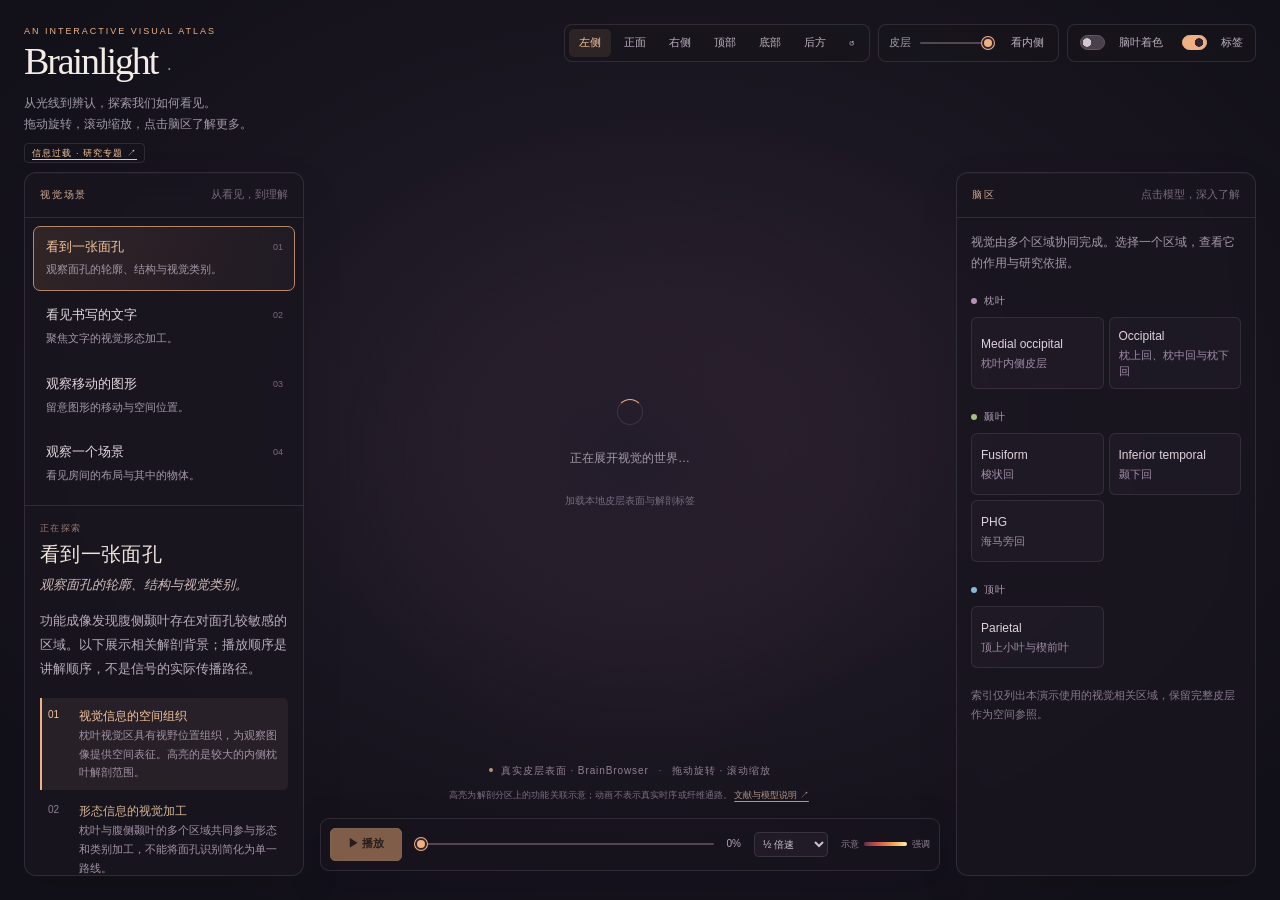
==== brainlight.html @ 9a08972c "Publish information-overload research and interactive visual exercise" ====
<!DOCTYPE html>
<html lang="zh-CN">
<head>
  <meta charset="utf-8">
  <meta name="viewport" content="width=device-width, initial-scale=1">
  <meta name="theme-color" content="#17131c">
  <link rel="icon" href="data:,">
  <title>Brainlight · 视觉脑图谱</title>
  <link rel="stylesheet" href="css/brainlight.css">
</head>
<body class="brainlight-app">
  <main class="app-shell">
    <header class="brand">
      <p class="eyebrow">AN INTERACTIVE VISUAL ATLAS</p>
      <h1>Brainlight<span aria-hidden="true">.</span></h1>
      <p class="brand-description">从光线到辨认，探索我们如何看见。<br>拖动旋转，滚动缩放，点击脑区了解更多。</p>
      <a class="edition-badge" href="overload.html">信息过载 · 研究专题 ↗</a>
    </header>

    <nav class="toolbar" aria-label="三维脑模型控制">
      <div class="view-controls tool-group" aria-label="标准视角">
        <button type="button" data-view="left" class="is-active" aria-pressed="true">左侧</button>
        <button type="button" data-view="front" aria-pressed="false">正面</button>
        <button type="button" data-view="right" aria-pressed="false">右侧</button>
        <button type="button" data-view="top" aria-pressed="false">顶部</button>
        <button type="button" data-view="bottom" aria-pressed="false">底部</button>
        <button type="button" data-view="back" aria-pressed="false">后方</button>
        <button type="button" id="reset-view" title="重置视角和缩放" aria-label="重置视角和缩放">↺</button>
      </div>
      <div class="tool-group cortex-control">
        <label for="cortex-opacity">皮层</label>
        <input id="cortex-opacity" type="range" min="15" max="100" value="100" aria-label="皮层不透明度">
        <button type="button" id="inside-toggle" aria-pressed="false">看内侧</button>
      </div>
      <div class="tool-group toggle-controls">
        <button type="button" id="lobe-toggle" role="switch" aria-checked="false"><span class="switch-track" aria-hidden="true"></span>脑叶着色</button>
        <button type="button" id="labels-toggle" role="switch" aria-checked="true"><span class="switch-track" aria-hidden="true"></span>标签</button>
      </div>
    </nav>

    <aside class="stimulus-panel panel" aria-label="视觉场景">
      <div class="panel-header"><h2>视觉场景</h2><span>从看见，到理解</span></div>
      <div id="scenario-list" aria-label="选择视觉场景"></div>
      <section class="scenario-detail" aria-labelledby="scenario-title">
        <div class="section-eyebrow">正在探索</div>
        <h2 id="scenario-title"></h2>
        <p id="scenario-subtitle" class="scenario-subtitle"></p>
        <p id="scenario-description" class="scenario-description"></p>
        <ol id="step-list" aria-label="功能关联演示步骤"></ol>
        <div id="scenario-evidence" class="evidence-block"></div>
      </section>
    </aside>

    <section class="viewport-wrap" aria-label="交互式三维皮层模型">
      <div class="lobe-legend" id="lobe-legend" aria-label="脑叶颜色图例" hidden></div>
      <div id="brain-viewport" tabindex="0" aria-label="脑模型；可用顶部按钮切换视角，或在右侧索引选择脑区"></div>
      <div id="brain-labels" aria-label="模型上的脑区标签"></div>
      <div id="brain-tooltip" role="tooltip" hidden><strong class="tooltip-title"></strong><span class="tooltip-meta"></span></div>
      <div id="loading-state" role="status"><span class="loading-spinner" aria-hidden="true"></span><p>正在展开视觉的世界…</p><small>加载本地皮层表面与解剖标签</small></div>
      <div id="viewport-error" role="alert" hidden><h2>三维模型暂未载入</h2><p></p><button type="button" id="retry-load">重新加载</button></div>
      <div class="viewport-caption"><span class="status-dot" aria-hidden="true"></span><span id="model-status">真实皮层表面 · BrainBrowser</span><span class="gesture-hint">拖动旋转 · 滚动缩放</span></div>
      <p class="method-note">高亮为解剖分区上的功能关联示意；动画不表示真实时序或纤维通路。<button type="button" id="sources-open">文献与模型说明 ↗</button></p>
    </section>

    <aside class="region-panel panel" aria-label="脑区索引与详情">
      <div class="panel-header"><h2>脑区</h2><span id="region-panel-hint">点击模型，深入了解</span></div>
      <div id="region-index"><p class="index-intro">视觉由多个区域协同完成。选择一个区域，查看它的作用与研究依据。</p><div id="region-groups"></div><p class="index-footnote">索引仅列出本演示使用的视觉相关区域，保留完整皮层作为空间参照。</p></div>
      <section id="region-detail" hidden aria-labelledby="region-name">
        <button type="button" id="back-to-index">← 全部脑区</button>
        <p class="region-kicker" id="region-kicker"></p>
        <h2 id="region-name"></h2>
        <p id="region-english" class="region-english"></p>
        <div class="detail-actions"><button type="button" id="fly-to-region">定位此区 ↗</button><button type="button" id="switch-hemisphere">查看右侧</button></div>
        <p id="region-summary"></p>
        <div class="detail-section"><h3>相关视觉研究</h3><ul id="region-functions"></ul></div>
        <div class="detail-note"><h3>如何理解这个位置</h3><p id="region-note"></p></div>
        <div id="region-evidence" class="evidence-block"></div>
        <div class="detail-section"><h3>在场景中探索</h3><div id="related-scenarios" class="related-scenarios"></div></div>
      </section>
    </aside>

    <footer class="playback-bar" aria-label="演示播放控制">
      <button type="button" id="play-toggle" disabled><span aria-hidden="true">▶</span> 播放</button>
      <label class="sr-only" for="progress">演示进度</label><input id="progress" type="range" min="0" max="1000" step="1" value="0" disabled>
      <output id="progress-readout" for="progress">0%</output>
      <label class="sr-only" for="speed-select">播放速度</label><select id="speed-select"><option value="0.5" selected>½ 倍速</option><option value="1">1 倍速</option><option value="2">2 倍速</option></select>
      <div class="activity-key"><span>示意</span><i aria-hidden="true"></i><span>强调</span></div>
    </footer>
  </main>

  <dialog id="sources-dialog" aria-labelledby="sources-title">
    <div class="sources-content">
      <button type="button" class="dialog-close" id="sources-close" aria-label="关闭文献与模型说明">×</button>
      <p class="eyebrow">EVIDENCE &amp; INTERPRETATION</p><h2 id="sources-title">文献与模型说明</h2>
      <p>本演示只讨论视觉。下列论文支持对应区域与视觉任务的功能关联；场景步骤是阅读顺序，不是由论文测得的神经信号传播顺序。</p>
      <div class="detail-note"><h3>模型能表达什么</h3><p>皮层表面和解剖标签来自 BrainBrowser 仓库自带数据。解剖分区不能精确界定 FFA、VWFA、hMT+ 或 PPA 等功能区域；高亮仅提供空间参照，不能用于个体定位。该模型不包含视网膜、丘脑、小脑或其他深部结构。</p></div>
      <div id="sources-list"></div>
    </div>
  </dialog>

  <script src="js/pako.js"></script>
  <script src="js/brainbrowser/brainbrowser.js"></script>
  <script src="js/brainbrowser/core/tree-store.js"></script>
  <script src="js/brainbrowser/lib/config.js"></script>
  <script src="js/brainbrowser/lib/utils.js"></script>
  <script src="js/brainbrowser/lib/events.js"></script>
  <script src="js/brainbrowser/lib/loader.js"></script>
  <script src="js/brainbrowser/lib/color-map.js"></script>
  <script src="js/brainbrowser/surface-viewer.js"></script>
  <script src="js/brainbrowser/surface-viewer/lib/three.js"></script>
  <script src="js/brainbrowser/surface-viewer/lib/parse-intensity-data.js"></script>
  <script src="js/brainbrowser/surface-viewer/modules/annotations.js"></script>
  <script src="js/brainbrowser/surface-viewer/modules/color.js"></script>
  <script src="js/brainbrowser/surface-viewer/modules/loading.js"></script>
  <script src="js/brainbrowser/surface-viewer/modules/rendering.js"></script>
  <script src="js/brainbrowser/surface-viewer/modules/views.js"></script>
  <script src="js/brainlight-data.js"></script>
  <script src="js/brainlight-renderer.js"></script>
  <script src="js/brainlight.js"></script>
</body>
</html>
---- css/brainlight.css ----
/* Brainlight: a quiet, immersive atlas, with no externally hosted fonts. */
:root {
  color-scheme: dark;
  --ink: #f3ebe5;
  --muted: #a49aa9;
  --faint: #776c7e;
  --accent: #edb183;
  --accent-bright: #f4c59d;
  --accent-wash: rgba(237, 177, 131, .10);
  --line: rgba(223, 199, 224, .13);
  --line-bright: rgba(237, 177, 131, .38);
  --panel: rgba(26, 22, 32, .80);
  --radius: 12px;
  --serif: Georgia, "Noto Serif CJK SC", "Songti SC", SimSun, serif;
  --sans: -apple-system, BlinkMacSystemFont, "Segoe UI", "Noto Sans CJK SC", "Microsoft YaHei", sans-serif;
}

* { box-sizing: border-box; }
[hidden] { display: none !important; }
html { min-width: 320px; background: #121018; }
body.brainlight-app {
  margin: 0;
  color: var(--ink);
  background: radial-gradient(ellipse at 52% 46%, #302332 0%, #1b1722 44%, #121018 85%);
  font-family: var(--sans);
  font-size: 13px;
  line-height: 1.6;
  -webkit-font-smoothing: antialiased;
}

:where(.brainlight-app) button,
:where(.brainlight-app) input,
:where(.brainlight-app) select { font: inherit; }
.brainlight-app button,
.brainlight-app select { color: inherit; }
.brainlight-app button {
  cursor: pointer;
  touch-action: manipulation;
  -webkit-tap-highlight-color: transparent;
}
.brainlight-app button:disabled { cursor: wait; opacity: .5; }
.brainlight-app a { color: var(--accent-bright); text-underline-offset: 3px; }
.brainlight-app a:hover { color: #ffe1c4; }
.brainlight-app :focus-visible { outline: 2px solid var(--accent); outline-offset: 4px; }
.brainlight-app ::selection { background: #8c5f54; color: #fff6eb; }
.brainlight-app * { scrollbar-width: thin; scrollbar-color: #50414f transparent; }
.brainlight-app ::-webkit-scrollbar { width: 5px; height: 5px; }
.brainlight-app ::-webkit-scrollbar-thumb { border-radius: 9px; background: #50414f; }
.brainlight-app ::-webkit-scrollbar-track { background: transparent; }

.app-shell {
  position: relative;
  isolation: isolate;
  display: grid;
  grid-template-columns: 280px minmax(0, 1fr) 300px;
  grid-template-rows: 132px minmax(0, 1fr) 64px;
  grid-template-areas: "brand toolbar toolbar" "stimulus viewport regions" "stimulus playback regions";
  gap: 16px;
  width: 100%;
  height: 100vh;
  height: 100dvh;
  min-height: 700px;
  max-width: 2200px;
  margin: 0 auto;
  padding: 24px;
}

.brand { grid-area: brand; align-self: start; position: relative; z-index: 5; }
.brand .eyebrow { margin: 0 0 2px; font-size: 9px; letter-spacing: .22em; text-transform: uppercase; color: var(--accent); }
.brand h1 { margin: 0; font: 400 38px/1.15 var(--serif); letter-spacing: -.055em; }
.brand h1 span { font-size: .43em; letter-spacing: .12em; color: var(--muted); margin-left: 10px; vertical-align: middle; }
.brand-description { margin: 9px 0 0; max-width: 280px; font-size: 12px; line-height: 1.75; color: var(--muted); }
.edition-badge {
  display: inline-block;
  margin-top: 8px;
  padding: 2px 7px;
  border: 1px solid var(--line);
  border-radius: 4px;
  color: var(--accent);
  font-size: 9px;
  letter-spacing: .12em;
}

.toolbar {
  grid-area: toolbar;
  align-self: start;
  justify-self: end;
  display: flex;
  align-items: center;
  flex-wrap: wrap;
  justify-content: flex-end;
  gap: 8px;
  min-width: 0;
  position: relative;
  z-index: 10;
}
.view-controls,
.tool-group {
  display: flex;
  align-items: center;
  gap: 3px;
  min-height: 36px;
  padding: 4px;
  border: 1px solid var(--line);
  border-radius: 8px;
  background: rgba(23, 20, 28, .7);
}
.toolbar button {
  min-height: 26px;
  padding: 4px 9px;
  border: 1px solid transparent;
  border-radius: 5px;
  background: transparent;
  color: #bcb1bf;
  white-space: nowrap;
  font-size: 11px;
  transition: color .18s, background .18s, border-color .18s;
}
.toolbar button:hover { color: var(--ink); background: rgba(244, 219, 228, .07); }
.view-controls button.is-active,
.view-controls button[aria-pressed="true"] { color: var(--accent-bright); background: var(--accent-wash); }
.tool-group > label,
.tool-group > span { margin: 0 6px; color: var(--muted); white-space: nowrap; font-size: 11px; }
.toolbar #inside-toggle { margin-left: 4px; }
.toolbar #inside-toggle.is-active,
.toolbar #inside-toggle[aria-pressed="true"] { background: rgba(237, 177, 131, .11); color: var(--accent-bright); }
.toolbar button[role="switch"] { display: inline-flex; align-items: center; gap: 7px; padding-inline: 7px; }
.toolbar button[role="switch"]::before {
  content: "";
  width: 23px;
  height: 13px;
  flex: 0 0 23px;
  border: 1px solid #645766;
  border-radius: 20px;
  background: radial-gradient(circle at 6px 50%, #d3c8d1 0 4px, transparent 4.5px), #48404a;
  transition: background .2s, border-color .2s;
}
.toolbar button[role="switch"][aria-checked="true"]::before {
  border-color: var(--accent);
  background: radial-gradient(circle at 16px 50%, #342333 0 4px, transparent 4.5px), var(--accent);
}
.brainlight-app input[type="range"] {
  -webkit-appearance: none;
  appearance: none;
  height: 16px;
  margin: 0;
  padding: 0;
  border: 0;
  background: transparent;
  cursor: pointer;
  accent-color: var(--accent);
}
.brainlight-app input[type="range"]::-webkit-slider-runnable-track { height: 2px; border-radius: 4px; background: #544753; }
.brainlight-app input[type="range"]::-moz-range-track { height: 2px; border-radius: 4px; background: #544753; }
.brainlight-app input[type="range"]::-webkit-slider-thumb {
  -webkit-appearance: none;
  width: 12px;
  height: 12px;
  margin-top: -5px;
  border: 2px solid #30212e;
  border-radius: 50%;
  background: var(--accent);
  box-shadow: 0 0 0 1px var(--accent);
}
.brainlight-app input[type="range"]::-moz-range-thumb { width: 8px; height: 8px; border: 2px solid #30212e; border-radius: 50%; background: var(--accent); box-shadow: 0 0 0 1px var(--accent); }
#cortex-opacity { width: 74px; }

.viewport-wrap { grid-area: viewport; position: relative; min-width: 0; min-height: 0; }
.viewport-wrap::before {
  position: absolute;
  content: "";
  inset: 9% 0 1%;
  z-index: -1;
  border-radius: 50%;
  background: radial-gradient(ellipse, rgba(156, 93, 99, .09), transparent 66%);
  pointer-events: none;
}
#brain-viewport { position: absolute; inset: 0; width: 100%; height: 100%; min-height: 0; touch-action: none; outline-offset: -4px; }
#brain-viewport canvas { display: block; width: 100%; height: 100%; max-width: 100%; max-height: 100%; }
#brain-labels { position: absolute; inset: 0; pointer-events: none; overflow: hidden; }
.brain-label {
  position: absolute;
  pointer-events: auto;
  transform: translate(-50%, -50%);
  padding: 4px 7px;
  border: 1px solid rgba(226, 186, 157, .3);
  border-radius: 4px;
  background: rgba(31, 24, 33, .70);
  color: #e1cbbb;
  font-size: 10px;
  line-height: 1.25;
  white-space: nowrap;
  backdrop-filter: blur(5px);
  transition: color .15s, border-color .15s, background .15s;
}
.brain-label button { padding: 0; border: 0; color: inherit; background: transparent; font-size: inherit; }
.brain-label:hover,
.brain-label.is-active { border-color: var(--accent); color: #fff3e4; background: rgba(78, 48, 43, .90); z-index: 3; }
.brain-label.is-selected { border-color: var(--accent-bright); box-shadow: 0 0 0 2px rgba(237, 177, 131, .14); }
#brain-tooltip {
  position: absolute;
  z-index: 15;
  max-width: min(240px, 90%);
  padding: 10px 13px;
  border: 1px solid var(--line-bright);
  border-radius: 7px;
  background: rgba(20, 16, 24, .95);
  box-shadow: 0 12px 30px #0004;
  pointer-events: none;
}
.tooltip-title { color: var(--ink); font-size: 12px; font-weight: 600; }
.tooltip-meta { display: block; margin-top: 3px; font-size: 10px; color: var(--muted); }
.lobe-legend { position: absolute; top: 5px; left: 10px; z-index: 4; display: flex; flex-wrap: wrap; gap: 12px; pointer-events: none; }
.legend-item { display: inline-flex; gap: 6px; align-items: center; font-size: 9px; color: var(--muted); letter-spacing: .06em; }
.legend-dot { display: inline-block; flex: 0 0 6px; width: 6px; height: 6px; border-radius: 50%; background: var(--lobe-color, var(--accent)); }
.viewport-caption { position: absolute; bottom: 17px; left: 0; right: 0; text-align: center; color: #938291; font-size: 10px; letter-spacing: .09em; pointer-events: none; }
.viewport-caption .gesture-hint::before { content: "·"; padding: 0 10px; color: var(--faint); }
.status-dot { display: inline-block; width: 4px; height: 4px; margin: 0 8px 2px 0; border-radius: 50%; background: #b59879; }
#loading-state,
#viewport-error { position: absolute; inset: 0; display: flex; flex-direction: column; align-items: center; justify-content: center; gap: 12px; padding: 30px; text-align: center; color: var(--muted); background: radial-gradient(ellipse, #211b29ed, #211b2900 65%); z-index: 8; }
#loading-state,
#viewport-error { bottom: 60px; }
#loading-state p,
#viewport-error p { max-width: 310px; font-size: 12px; }
#loading-state small { color: var(--faint); font-size: 10px; }
#retry-load { padding: 7px 15px; border: 1px solid var(--line-bright); border-radius: 5px; background: var(--accent-wash); color: var(--accent-bright); font-size: 12px; }
.loading-spinner { width: 26px; height: 26px; border: 1px solid var(--line); border-top-color: var(--accent); border-radius: 50%; animation: orbit 1s linear infinite; }
@keyframes orbit { to { transform: rotate(360deg); } }

.panel {
  display: flex;
  flex-direction: column;
  min-width: 0;
  min-height: 0;
  overflow: hidden;
  border: 1px solid var(--line);
  border-radius: var(--radius);
  background: var(--panel);
  box-shadow: 0 16px 45px rgba(7, 5, 12, .08), inset 0 1px 0 rgba(255, 234, 232, .025);
  backdrop-filter: blur(12px);
}
.stimulus-panel { grid-area: stimulus; }
.region-panel { grid-area: regions; }
.panel-header { display: flex; justify-content: space-between; align-items: baseline; gap: 10px; flex: 0 0 auto; padding: 13px 15px; border-bottom: 1px solid var(--line); }
.panel-header h2,
.panel-header h3 { margin: 0; font-size: 10px; font-weight: 500; text-transform: uppercase; letter-spacing: .18em; color: #cfaa92; }
.panel-header p,
.panel-header span { margin: 0; color: var(--faint); font-size: 11px; }
#scenario-list { flex: 0 0 auto; max-height: 42%; overflow-y: auto; padding: 8px; }
.scenario-card { position: relative; display: block; width: 100%; padding: 11px 12px; border: 1px solid transparent; border-radius: 7px; text-align: left; background: transparent; transition: background .18s, border-color .18s; }
.scenario-card + .scenario-card { margin-top: 3px; }
.scenario-card:hover { background: rgba(235, 214, 230, .035); }
.scenario-card h3 { margin: 0 0 4px; padding-right: 20px; font-size: 13px; line-height: 1.45; font-weight: 500; color: #e4d9df; }
.scenario-card p { margin: 0; font-size: 11px; line-height: 1.7; color: var(--muted); }
.scenario-number { position: absolute; top: 13px; right: 11px; color: #7e697e; font-size: 9px; font-variant-numeric: tabular-nums; }
.scenario-card.is-active,
.scenario-card[aria-pressed="true"] { border-color: #b5886b; background: linear-gradient(110deg, rgba(181, 123, 85, .16), rgba(132, 83, 98, .07)); }
.scenario-card.is-active h3,
.scenario-card[aria-pressed="true"] h3 { color: var(--accent-bright); }
.scenario-detail { flex: 1; min-height: 0; overflow-y: auto; padding: 15px 15px 12px; border-top: 1px solid var(--line); }
.section-eyebrow { margin-bottom: 4px; color: #987d75; font-size: 9px; letter-spacing: .16em; }
#scenario-title { margin: 0 0 4px; font: 400 20px/1.5 var(--serif); letter-spacing: .015em; color: #f1e5dc; }
#scenario-subtitle { margin: 0 0 12px; color: #d3bdba; font: italic 13px/1.8 var(--serif); }
.scenario-description { margin: 0 0 17px; color: #b8aebc; font-size: 13px; line-height: 1.85; }
#step-list { list-style: none; margin: 0; padding: 0; }
#step-list li { margin: 3px 0; border-left: 2px solid transparent; border-radius: 0 5px 5px 0; transition: background .18s, border-color .18s; }
#step-list li button { display: flex; align-items: flex-start; gap: 9px; width: 100%; padding: 8px 6px; border: 0; background: transparent; text-align: left; }
.step-number { flex: 0 0 22px; color: #928093; font-size: 10px; line-height: 1.8; font-variant-numeric: tabular-nums; }
.step-copy { color: #b5a8b5; font-size: 12px; line-height: 1.7; }
.step-copy strong { display: block; font-weight: 500; color: #d6b697; }
.step-copy small { display: block; color: #a393a6; font-size: 11px; }
#step-list li:hover { background: rgba(228, 210, 230, .025); }
#step-list li.step-active,
#step-list li.is-active { border-left-color: var(--accent); background: rgba(223, 175, 157, .075); }
.step-active .step-number,
.step-active .step-copy strong { color: var(--accent-bright); }

#region-index,
#region-detail { flex: 1; min-height: 0; overflow-y: auto; padding: 14px; }
#region-index > p { margin: 0 0 19px; color: var(--muted); font-size: 12px; line-height: 1.8; }
#region-index > .index-footnote { margin: 18px 0 0; color: #897a8e; font-size: 11px; }
.region-group { margin-bottom: 21px; }
.region-group:last-child { margin-bottom: 3px; }
.region-group h3 { display: flex; gap: 7px; align-items: center; margin: 0 0 9px; color: #b3a2b5; font-size: 10px; line-height: 1.4; font-weight: 500; letter-spacing: .14em; text-transform: uppercase; }
.region-group h3::before { content: ""; width: 6px; height: 6px; border-radius: 50%; background: var(--lobe-color, #c49aca); }
.region-grid { display: grid; grid-template-columns: repeat(2, minmax(0, 1fr)); gap: 5px; }
.region-card { min-width: 0; min-height: 62px; padding: 9px 9px 8px; border: 1px solid rgba(209, 184, 215, .12); border-radius: 6px; background: rgba(210, 190, 210, .026); text-align: left; transition: background .15s, border-color .15s; }
.region-card strong { display: block; margin-bottom: 3px; color: #e0d3dc; font-size: 12px; font-weight: 500; line-height: 1.5; overflow-wrap: anywhere; }
.region-card small { display: block; color: #a08ca6; font-size: 11px; line-height: 1.45; overflow-wrap: anywhere; }
.region-card:hover,
.region-card.is-active { border-color: #a97e62; background: var(--accent-wash); }
.region-card:hover strong,
.region-card.is-active strong { color: var(--accent-bright); }
#back-to-index { margin: 0 0 20px; padding: 0; border: 0; background: none; color: var(--muted); font-size: 11px; }
#back-to-index:hover { color: var(--accent-bright); }
.region-kicker { margin: 0 0 8px; color: var(--accent); font-size: 9px; letter-spacing: .13em; text-transform: uppercase; }
#region-detail h2 { margin: 0 0 6px; font: 400 25px/1.4 var(--serif); }
.region-english { margin: 0 0 16px; color: #9e8ca1; font-size: 11px; line-height: 1.6; }
.detail-actions { display: flex; flex-wrap: wrap; gap: 6px; margin: 0 0 18px; }
.detail-actions button,
.chip { border: 1px solid var(--line-bright); border-radius: 5px; padding: 6px 9px; background: rgba(236, 178, 133, .06); color: var(--accent-bright); font-size: 10px; }
.detail-actions button:hover,
.chip:hover { border-color: var(--accent); background: var(--accent-wash); }
#region-summary { margin: 0 0 21px; color: #c4b6c5; font-size: 13px; line-height: 1.9; }
.detail-section { margin: 20px 0; }
.detail-section h3 { margin: 0 0 9px; color: #d4baaa; font-size: 10px; font-weight: 500; letter-spacing: .08em; }
.detail-section p,
.detail-section ul { margin: 0; color: #a79aaa; font-size: 12px; line-height: 1.9; }
.detail-section ul { padding-left: 16px; }
.detail-section li + li { margin-top: 5px; }
.detail-note { padding: 11px 12px; margin: 18px 0; border-left: 2px solid #8c6a57; border-radius: 0 5px 5px 0; background: rgba(233, 173, 124, .045); color: #b5a2b5; font-size: 11px; line-height: 1.8; }
.detail-note h3 { margin: 0 0 6px; color: #c5aa98; font-size: 11px; font-weight: 500; }
.detail-note p { margin: 0; }
.related-scenarios { display: flex; flex-wrap: wrap; gap: 6px; }

.playback-bar {
  grid-area: playback;
  display: flex;
  align-items: center;
  align-self: center;
  justify-self: center;
  gap: 13px;
  width: min(100%, 720px);
  min-width: 0;
  padding: 9px;
  border: 1px solid var(--line);
  border-radius: 9px;
  background: rgba(24, 20, 30, .88);
  box-shadow: 0 10px 35px #0c091b35;
}
#play-toggle { display: inline-flex; justify-content: center; align-items: center; gap: 7px; min-width: 72px; min-height: 33px; padding: 6px 11px; border: 1px solid #eab187; border-radius: 5px; background: #e8a875; color: #38281f; font-size: 11px; font-weight: 600; }
#play-toggle:hover { background: #f2ba8f; }
#play-toggle svg { width: 11px; height: 11px; }
#progress { flex: 1 1 100px; width: 100%; min-width: 36px; }
#progress-readout { flex: 0 0 auto; color: #b5a5b8; font-size: 10px; font-variant-numeric: tabular-nums; white-space: nowrap; }
#speed-select { width: 74px; max-width: 85px; padding: 5px 4px; border: 1px solid var(--line); border-radius: 5px; background: #211b28; color: #cdbfcc; font-size: 10px; }
.activity-key { display: inline-flex; flex: 0 0 auto; align-items: center; gap: 5px; color: #928197; font-size: 9px; white-space: nowrap; }
.activity-key i,
.activity-key .activity-gradient,
.activity-key .gradient { display: inline-block; width: 43px; height: 4px; border-radius: 8px; background: linear-gradient(90deg, #6c3049, #ce5749, #eea04f, #fff1b1); }
.method-note { position: absolute; bottom: -6px; left: 0; right: 0; margin: 0; color: #7e6e85; text-align: center; font-size: 9px; line-height: 1.6; letter-spacing: .015em; }
.method-note button,
#sources-open { padding: 0 2px; border: 0; background: none; color: #b29588; font-size: inherit; text-decoration: underline; text-underline-offset: 3px; }
.method-note button:hover,
#sources-open:hover { color: var(--accent-bright); }
.app-shell > .method-note { bottom: 5px; left: 325px; right: 345px; }

.evidence-block { margin-top: 20px; padding-top: 12px; border-top: 1px solid var(--line); }
.evidence-label { display: block; margin-bottom: 8px; color: #ad9181; font-size: 10px; letter-spacing: .09em; }
.evidence-block .citation-link { margin: 0 4px 5px 0; }
.evidence-block h3,
.evidence-block h4 { margin: 0 0 7px; color: #bfa391; font-size: 10px; font-weight: 500; letter-spacing: .07em; }
.evidence-block p { margin: 5px 0; color: #8f8196; font-size: 10px; line-height: 1.8; }
.citation-list { display: flex; flex-wrap: wrap; gap: 5px; padding: 0; margin: 9px 0 0; list-style: none; }
.citation-link { display: inline-flex; align-items: center; max-width: 100%; padding: 4px 7px; border: 1px solid rgba(208, 173, 150, .18); border-radius: 4px; background: rgba(221, 180, 150, .035); color: #bda08d; font-size: 10px; line-height: 1.5; text-align: left; text-decoration: none; overflow-wrap: anywhere; }
.citation-link:hover { color: var(--accent-bright); border-color: #a47b61; background: var(--accent-wash); }
dialog#sources-dialog { position: fixed; width: min(700px, calc(100vw - 36px)); max-height: min(82dvh, 820px); margin: auto; padding: 0; border: 1px solid rgba(219, 177, 152, .27); border-radius: 14px; background: #201925; color: var(--ink); box-shadow: 0 30px 120px #0009; }
dialog#sources-dialog::backdrop { background: rgba(10, 7, 16, .73); backdrop-filter: blur(8px); }
.sources-content { position: relative; padding: 32px; }
.sources-content > .eyebrow { margin-top: 0; color: #b2907c; font-size: 10px; letter-spacing: .14em; }
.sources-content > h2 { margin: 0 40px 10px 0; font: 400 29px/1.4 var(--serif); }
.sources-content > p { color: var(--muted); font-size: 12px; line-height: 1.85; }
.sources-content > ol,
.sources-content > ul { padding: 0; margin: 25px 0 0; list-style: none; }
.dialog-close { position: sticky; top: 0; float: right; display: grid; place-items: center; width: 29px; height: 29px; margin: -6px -6px 0 12px; border: 1px solid var(--line); border-radius: 50%; background: #2c2332; color: #c6b5c7; font-size: 20px; line-height: 1; z-index: 2; }
.dialog-close:hover { border-color: var(--line-bright); color: var(--accent); }
.source-card { padding: 18px 0; border-top: 1px solid var(--line); }
.source-card.is-referenced { background: linear-gradient(90deg, rgba(239, 175, 120, .07), transparent); box-shadow: -12px 0 0 rgba(239, 175, 120, .07); }
.source-card h3 { margin: 0 0 7px; color: #e0c9b5; font-size: 12px; font-weight: 500; line-height: 1.6; }
.source-card p { margin: 5px 0; color: #a99aaf; font-size: 11px; line-height: 1.8; }
.source-card a { font-size: 11px; overflow-wrap: anywhere; }
.source-meta { color: #927e99 !important; font-size: 10px !important; }
.sr-only { position: absolute !important; width: 1px; height: 1px; margin: -1px; padding: 0; overflow: hidden; clip: rect(0, 0, 0, 0); white-space: nowrap; border: 0; }

@media (min-width: 1700px) {
  .app-shell { grid-template-columns: 304px minmax(0, 1fr) 328px; grid-template-rows: 140px minmax(0, 1fr) 68px; gap: 22px; padding: 28px; }
  .brand h1 { font-size: 43px; }
  .brand-description { font-size: 12px; }
  .scenario-card h3 { font-size: 13px; }
  .scenario-card p,
  .step-copy { font-size: 12px; }
  #scenario-list { padding: 10px; }
  .scenario-detail { padding: 18px; }
  #region-index,
  #region-detail { padding: 17px; }
  .region-card { min-height: 66px; }
  .region-card strong { font-size: 12px; }
  .region-card small { font-size: 11px; }
}

@media (max-width: 1250px) {
  .app-shell { grid-template-columns: 245px minmax(0, 1fr) 260px; gap: 12px; padding: 18px; grid-template-rows: 130px minmax(0, 1fr) 60px; }
  .brand h1 { font-size: 35px; }
  .brand-description { font-size: 11px; }
  .toolbar { gap: 6px; }
  .toolbar button { padding-inline: 7px; font-size: 10px; }
  .toolbar button[role="switch"] { gap: 5px; padding-inline: 5px; }
  .tool-group > label,
  .tool-group > span { font-size: 10px; margin-inline: 4px; }
  #cortex-opacity { width: 58px; }
  .panel-header { padding: 12px; }
  .panel-header p,
  .panel-header span { font-size: 10px; }
  .scenario-detail { padding: 12px; }
  #region-index,
  #region-detail { padding: 12px; }
  .playback-bar { gap: 9px; padding: 8px; }
  .activity-key { display: none; }
  .viewport-caption { font-size: 9px; letter-spacing: 0; }
  .method-note { font-size: 8px; }
  .app-shell > .method-note { left: 280px; right: 290px; }
}

@media (max-width: 1000px) {
  .app-shell { height: auto; min-height: 100dvh; grid-template-columns: minmax(0, 1fr) minmax(0, 1fr); grid-template-rows: auto auto minmax(400px, 54vh) auto auto; grid-template-areas: "brand brand" "toolbar toolbar" "viewport viewport" "playback playback" "stimulus regions"; gap: 18px; padding: 24px; }
  .brand h1 { font-size: 39px; }
  .brand-description { max-width: 510px; font-size: 11px; }
  .edition-badge { position: absolute; top: 15px; right: 0; }
  .toolbar { justify-self: stretch; justify-content: center; }
  .toolbar button { font-size: 11px; padding-inline: 9px; }
  #cortex-opacity { width: 76px; }
  .viewport-wrap { min-height: 400px; }
  .viewport-caption { bottom: 18px; font-size: 10px; }
  .lobe-legend { top: 0; left: 0; }
  .panel { align-self: start; }
  #scenario-list { max-height: none; }
  .scenario-card { padding: 12px; }
  .scenario-card p,
  .step-copy { font-size: 12px; }
  .scenario-detail { padding: 17px; overflow: visible; }
  #region-index,
  #region-detail { max-height: 1000px; padding: 17px; }
  .playback-bar { width: min(100%, 590px); gap: 14px; padding: 10px; }
  .activity-key { display: inline-flex; }
  .method-note { font-size: 9px; }
  .app-shell > .method-note { position: static; grid-column: 1 / -1; padding: 4px 10px 8px; }
}

@media (max-width: 600px) {
  .app-shell { grid-template-columns: minmax(0, 1fr); grid-template-rows: auto auto minmax(340px, 49vh) auto auto auto; grid-template-areas: "brand" "toolbar" "viewport" "playback" "stimulus" "regions"; gap: 16px; padding: 20px 14px; }
  .brand { padding: 0 5px; }
  .brand h1 { font-size: 36px; }
  .brand-description { max-width: 300px; margin-top: 10px; font-size: 11px; }
  .edition-badge { right: 5px; top: 6px; font-size: 8px; padding: 2px 5px; }
  .toolbar { gap: 6px; justify-content: flex-start; }
  .view-controls { width: 100%; justify-content: space-around; }
  .toolbar button { font-size: 10px; padding: 5px 7px; }
  .tool-group { flex: 1 0 auto; justify-content: center; }
  .tool-group > label,
  .tool-group > span { font-size: 9px; margin-inline: 3px; }
  .toolbar button[role="switch"] { font-size: 9px; padding-inline: 4px; }
  .toolbar button[role="switch"]::before { width: 21px; flex-basis: 21px; }
  .toolbar button[role="switch"][aria-checked="true"]::before { background: radial-gradient(circle at 14px 50%, #342333 0 4px, transparent 4.5px), var(--accent); }
  #cortex-opacity { width: 51px; }
  .viewport-wrap { min-height: 340px; margin: 0 -4px; }
  .lobe-legend { justify-content: center; gap: 11px; left: 0; right: 0; }
  .legend-item { font-size: 8px; }
  .brain-label { font-size: 8px; padding: 3px 5px; }
  .viewport-caption { font-size: 9px; bottom: 18px; }
  .method-note { font-size: 8px; bottom: -1px; padding-inline: 8px; }
  .playback-bar { gap: 9px; padding: 9px; }
  #play-toggle { min-width: 61px; min-height: 33px; padding-inline: 9px; font-size: 10px; }
  #progress-readout { font-size: 9px; }
  #speed-select { width: 62px; font-size: 9px; }
  .activity-key { display: none; }
  .panel-header { padding: 14px 16px; }
  .panel-header h2,
  .panel-header h3 { font-size: 11px; }
  .panel-header p,
  .panel-header span { font-size: 10px; }
  #scenario-list { display: grid; grid-template-columns: repeat(2, minmax(0, 1fr)); gap: 6px; padding: 10px; }
  .scenario-card + .scenario-card { margin-top: 0; }
  .scenario-card { padding: 10px; }
  .scenario-card h3 { font-size: 12px; }
  .scenario-card p { font-size: 10px; }
  #region-index,
  #region-detail { max-height: none; overflow: visible; }
  .region-grid { gap: 7px; }
  .region-card { padding: 11px; min-height: 67px; }
  .region-card strong { font-size: 12px; }
  .region-card small { font-size: 10px; }
  .sources-content { padding: 24px 20px; }
  .sources-content > h2 { font-size: 25px; }
  .dialog-close { margin: -3px -3px 0 12px; }
}

@media (prefers-reduced-motion: reduce) {
  *, *::before, *::after { animation-duration: .01ms !important; animation-iteration-count: 1 !important; transition-duration: .01ms !important; scroll-behavior: auto !important; }
}
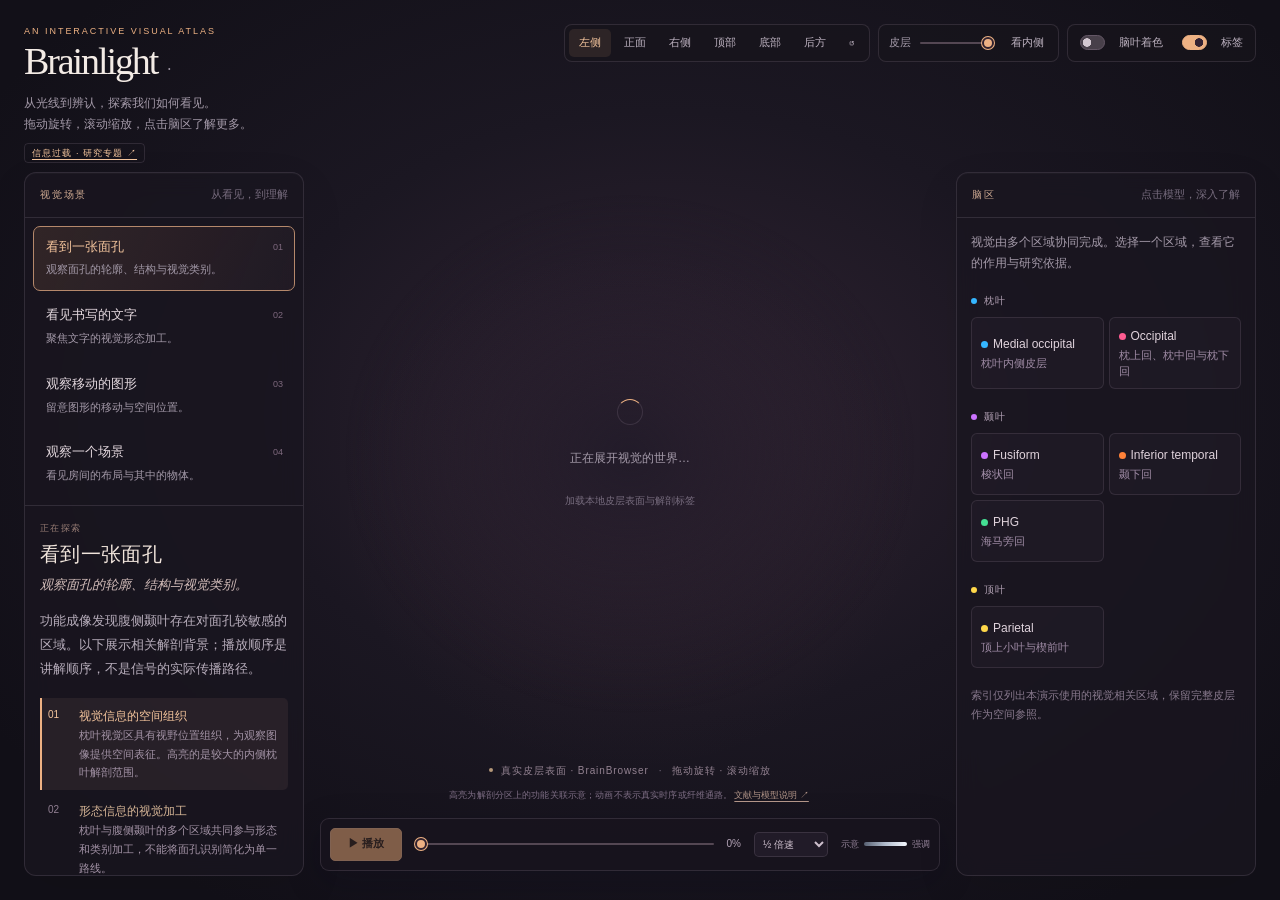
==== commit 3e7b6b0e: "Improve region contrast and preserve highlights through transparent cortex" ====
--- a/brainlight.html
+++ b/brainlight.html
@@ -6,7 +6,7 @@
   <meta name="theme-color" content="#17131c">
   <link rel="icon" href="data:,">
   <title>Brainlight · 视觉脑图谱</title>
-  <link rel="stylesheet" href="css/brainlight.css">
+  <link rel="stylesheet" href="css/brainlight.css?v=contrast-2">
 </head>
 <body class="brainlight-app">
   <main class="app-shell">
@@ -114,8 +114,8 @@
   <script src="js/brainbrowser/surface-viewer/modules/loading.js"></script>
   <script src="js/brainbrowser/surface-viewer/modules/rendering.js"></script>
   <script src="js/brainbrowser/surface-viewer/modules/views.js"></script>
-  <script src="js/brainlight-data.js"></script>
-  <script src="js/brainlight-renderer.js"></script>
-  <script src="js/brainlight.js"></script>
+  <script src="js/brainlight-data.js?v=contrast-2"></script>
+  <script src="js/brainlight-renderer.js?v=contrast-2"></script>
+  <script src="js/brainlight.js?v=contrast-2"></script>
 </body>
 </html>
--- a/css/brainlight.css
+++ b/css/brainlight.css
@@ -197,6 +197,9 @@
 .brain-label:hover,
 .brain-label.is-active { border-color: var(--accent); color: #fff3e4; background: rgba(78, 48, 43, .90); z-index: 3; }
 .brain-label.is-selected { border-color: var(--accent-bright); box-shadow: 0 0 0 2px rgba(237, 177, 131, .14); }
+.brain-label::before { content: ""; display: inline-block; width: 7px; height: 7px; margin-right: 5px; border-radius: 50%; background: var(--region-color); }
+.brain-label.is-active { border-color: var(--region-color); background: rgba(14, 20, 32, .95); color: #fff; }
+.brain-label.is-selected { border-color: #fff; box-shadow: 0 0 0 2px var(--region-color); }
 #brain-tooltip {
   position: absolute;
   z-index: 15;
@@ -286,6 +289,7 @@
 .region-grid { display: grid; grid-template-columns: repeat(2, minmax(0, 1fr)); gap: 5px; }
 .region-card { min-width: 0; min-height: 62px; padding: 9px 9px 8px; border: 1px solid rgba(209, 184, 215, .12); border-radius: 6px; background: rgba(210, 190, 210, .026); text-align: left; transition: background .15s, border-color .15s; }
 .region-card strong { display: block; margin-bottom: 3px; color: #e0d3dc; font-size: 12px; font-weight: 500; line-height: 1.5; overflow-wrap: anywhere; }
+.region-card strong::before { content: ""; display: inline-block; width: 7px; height: 7px; margin-right: 5px; border-radius: 50%; background: var(--region-color); }
 .region-card small { display: block; color: #a08ca6; font-size: 11px; line-height: 1.45; overflow-wrap: anywhere; }
 .region-card:hover,
 .region-card.is-active { border-color: #a97e62; background: var(--accent-wash); }
@@ -337,7 +341,7 @@
 .activity-key { display: inline-flex; flex: 0 0 auto; align-items: center; gap: 5px; color: #928197; font-size: 9px; white-space: nowrap; }
 .activity-key i,
 .activity-key .activity-gradient,
-.activity-key .gradient { display: inline-block; width: 43px; height: 4px; border-radius: 8px; background: linear-gradient(90deg, #6c3049, #ce5749, #eea04f, #fff1b1); }
+.activity-key .gradient { display: inline-block; width: 43px; height: 4px; border-radius: 8px; background: linear-gradient(90deg, #586173, #b1bccc, #f5f8ff); }
 .method-note { position: absolute; bottom: -6px; left: 0; right: 0; margin: 0; color: #7e6e85; text-align: center; font-size: 9px; line-height: 1.6; letter-spacing: .015em; }
 .method-note button,
 #sources-open { padding: 0 2px; border: 0; background: none; color: #b29588; font-size: inherit; text-decoration: underline; text-underline-offset: 3px; }
